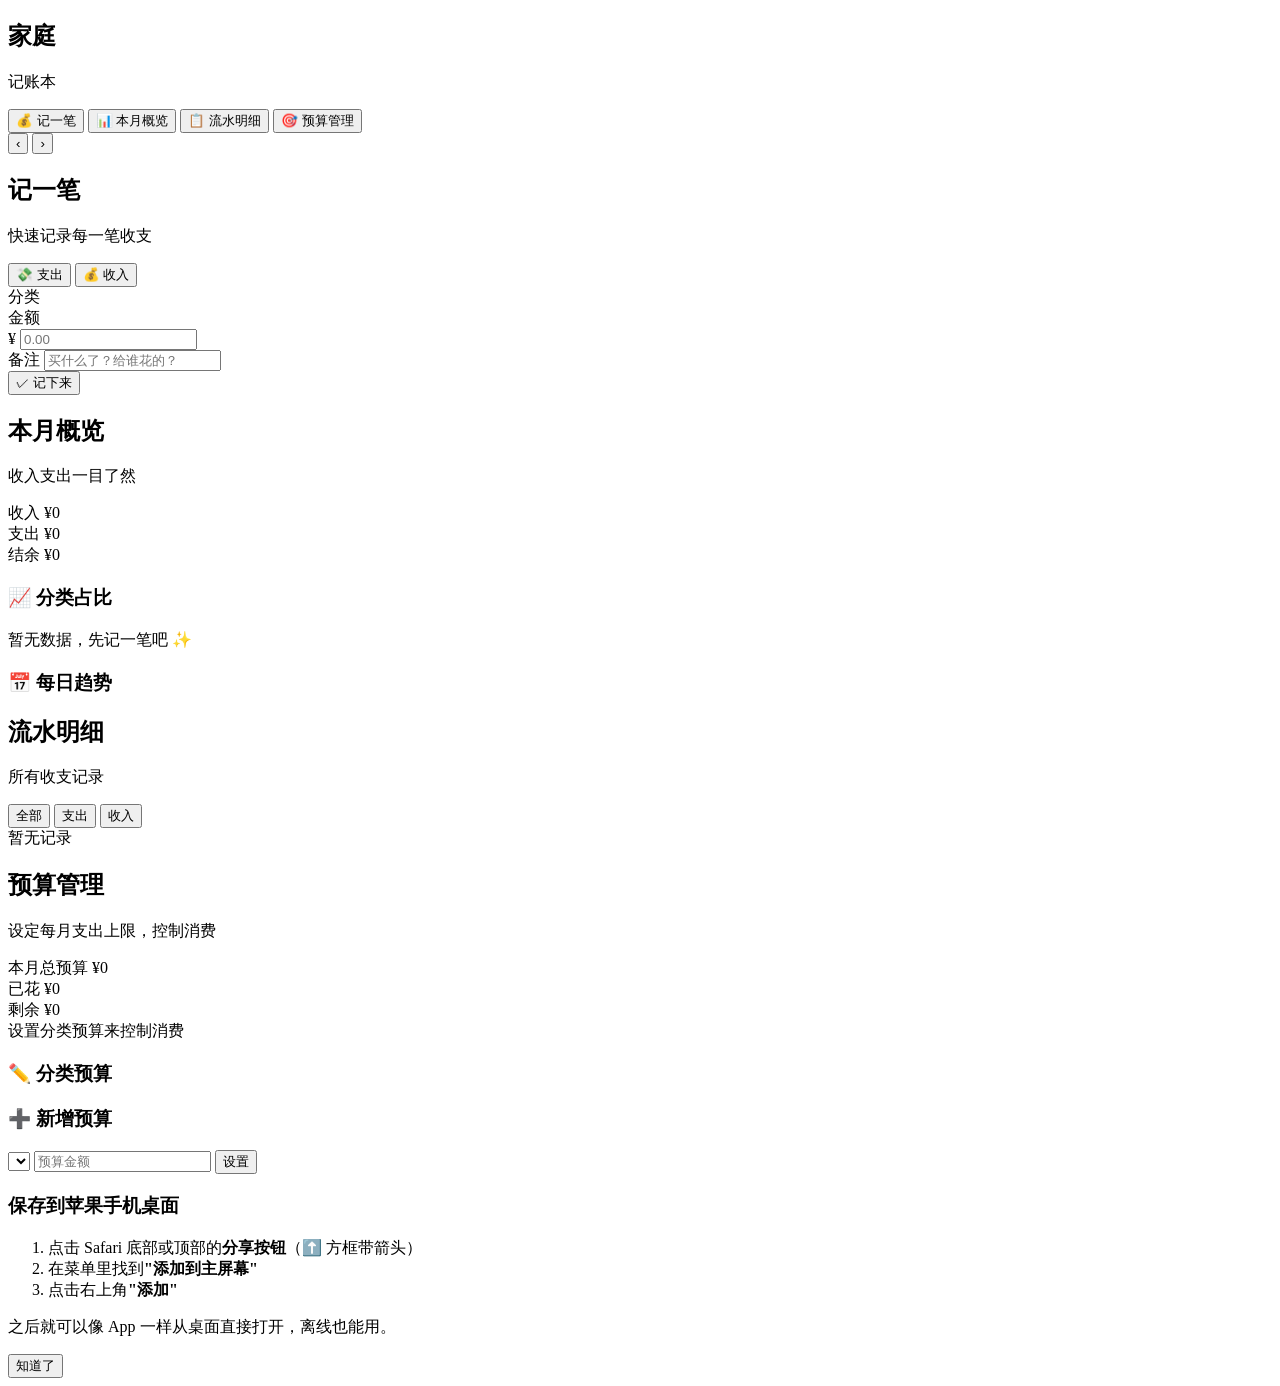
==== budget/index.html @ 35874439 "Add budget app: index.html" ====
<!DOCTYPE html>
<html lang="zh-CN">
<head>
  <meta charset="UTF-8">
  <meta name="viewport" content="width=device-width, initial-scale=1.0, maximum-scale=1.0, user-scalable=no, viewport-fit=cover">
  <meta name="apple-mobile-web-app-capable" content="yes">
  <meta name="apple-mobile-web-app-status-bar-style" content="default">
  <meta name="apple-mobile-web-app-title" content="家庭记账本">
  <meta name="theme-color" content="#E84A8A">
  <meta name="description" content="家庭记账本 - 记一笔、月度概览、流水明细、预算管理">
  <link rel="manifest" href="manifest.json">
  <link rel="apple-touch-icon" href="../icon-192.png">
  <link rel="icon" type="image/png" href="../icon-192.png">
  <title>家庭记账本</title>
  <link rel="stylesheet" href="styles.css">
</head>
<body>
  <div class="app">
    <aside class="sidebar">
      <div class="brand">
        <h1>家庭</h1>
        <p>记账本</p>
      </div>
      <nav class="nav" aria-label="主导航">
        <button class="nav-item active" data-view="add" aria-pressed="true">
          <span class="nav-icon" aria-hidden="true">💰</span>
          <span class="nav-label">记一笔</span>
        </button>
        <button class="nav-item" data-view="overview" aria-pressed="false">
          <span class="nav-icon" aria-hidden="true">📊</span>
          <span class="nav-label">本月概览</span>
        </button>
        <button class="nav-item" data-view="detail" aria-pressed="false">
          <span class="nav-icon" aria-hidden="true">📋</span>
          <span class="nav-label">流水明细</span>
        </button>
        <button class="nav-item" data-view="budget" aria-pressed="false">
          <span class="nav-icon" aria-hidden="true">🎯</span>
          <span class="nav-label">预算管理</span>
        </button>
      </nav>
    </aside>

    <main class="main">
      <header class="topbar">
        <div class="date" id="dateDisplay"></div>
        <div class="month-nav">
          <button class="month-btn" id="prevMonth" aria-label="上个月">‹</button>
          <span class="month-display" id="monthDisplay"></span>
          <button class="month-btn" id="nextMonth" aria-label="下个月">›</button>
        </div>
      </header>

      <!-- 记一笔 -->
      <section class="view active" id="addView">
        <div class="view-header">
          <h2>记一笔</h2>
          <p class="subtitle">快速记录每一笔收支</p>
        </div>

        <div class="form-card">
          <div class="type-toggle">
            <button class="type-btn active" data-type="expense">💸 支出</button>
            <button class="type-btn" data-type="income">💰 收入</button>
          </div>

          <div class="category-section">
            <label class="form-label">分类</label>
            <div class="category-grid" id="categoryGrid"></div>
          </div>

          <div class="amount-section">
            <label class="form-label">金额</label>
            <div class="amount-input-wrap">
              <span class="currency">¥</span>
              <input type="number" id="amountInput" placeholder="0.00" step="0.01" min="0" inputmode="decimal">
            </div>
          </div>

          <div class="note-section">
            <label class="form-label">备注</label>
            <input type="text" id="noteInput" placeholder="买什么了？给谁花的？" maxlength="100" autocomplete="off">
          </div>

          <button class="submit-btn" id="submitBtn">✓ 记下来</button>
        </div>
      </section>

      <!-- 本月概览 -->
      <section class="view" id="overviewView">
        <div class="view-header">
          <h2>本月概览</h2>
          <p class="subtitle">收入支出一目了然</p>
        </div>

        <div class="summary-cards">
          <div class="summary-card income">
            <span class="summary-label">收入</span>
            <span class="summary-amount" id="totalIncome">¥0</span>
          </div>
          <div class="summary-card expense">
            <span class="summary-label">支出</span>
            <span class="summary-amount" id="totalExpense">¥0</span>
          </div>
          <div class="summary-card balance">
            <span class="summary-label">结余</span>
            <span class="summary-amount" id="totalBalance">¥0</span>
          </div>
        </div>

        <div class="view-sub-header">
          <h3>📈 分类占比</h3>
        </div>
        <div class="category-stats" id="categoryStats">
          <div class="empty-state">暂无数据，先记一笔吧 ✨</div>
        </div>

        <div class="view-sub-header">
          <h3>📅 每日趋势</h3>
        </div>
        <div class="daily-chart" id="dailyChart"></div>
      </section>

      <!-- 流水明细 -->
      <section class="view" id="detailView">
        <div class="view-header">
          <h2>流水明细</h2>
          <p class="subtitle">所有收支记录</p>
        </div>

        <div class="filter-tabs" id="filterTabs">
          <button class="filter-tab active" data-filter="all">全部</button>
          <button class="filter-tab" data-filter="expense">支出</button>
          <button class="filter-tab" data-filter="income">收入</button>
        </div>

        <div class="transaction-list" id="transactionList">
          <div class="empty-state">暂无记录</div>
        </div>
      </section>

      <!-- 预算管理 -->
      <section class="view" id="budgetView">
        <div class="view-header">
          <h2>预算管理</h2>
          <p class="subtitle">设定每月支出上限，控制消费</p>
        </div>

        <div class="budget-overview" id="budgetOverview">
          <div class="budget-total-card">
            <div class="budget-total-info">
              <span class="budget-label">本月总预算</span>
              <span class="budget-amount" id="budgetTotal">¥0</span>
            </div>
            <div class="budget-total-info">
              <span class="budget-label">已花</span>
              <span class="budget-amount spent" id="budgetSpent">¥0</span>
            </div>
            <div class="budget-total-info">
              <span class="budget-label">剩余</span>
              <span class="budget-amount" id="budgetRemain">¥0</span>
            </div>
          </div>
          <div class="progress-bar">
            <div class="progress-fill" id="budgetProgress"></div>
          </div>
          <div class="budget-hint" id="budgetHint">设置分类预算来控制消费</div>
        </div>

        <div class="view-sub-header">
          <h3>✏️ 分类预算</h3>
        </div>
        <div class="budget-list" id="budgetList"></div>

        <div class="view-sub-header">
          <h3>➕ 新增预算</h3>
        </div>
        <form class="add-budget-form" id="addBudgetForm">
          <select id="budgetCategorySelect" class="budget-select"></select>
          <input type="number" id="budgetAmountInput" placeholder="预算金额" step="0.01" min="0" inputmode="decimal">
          <button type="submit">设置</button>
        </form>
      </section>
    </main>
  </div>

  <div class="toast" id="toast" role="status" aria-live="polite"></div>

  <div class="modal" id="installModal" aria-hidden="true">
    <div class="modal-backdrop"></div>
    <div class="modal-content">
      <h3>保存到苹果手机桌面</h3>
      <ol>
        <li>点击 Safari 底部或顶部的<strong>分享按钮</strong>（⬆️ 方框带箭头）</li>
        <li>在菜单里找到<strong>"添加到主屏幕"</strong></li>
        <li>点击右上角<strong>"添加"</strong></li>
      </ol>
      <p>之后就可以像 App 一样从桌面直接打开，离线也能用。</p>
      <button class="modal-close" id="closeInstallModal">知道了</button>
    </div>
  </div>

  <script src="app.js"></script>
</body>
</html>
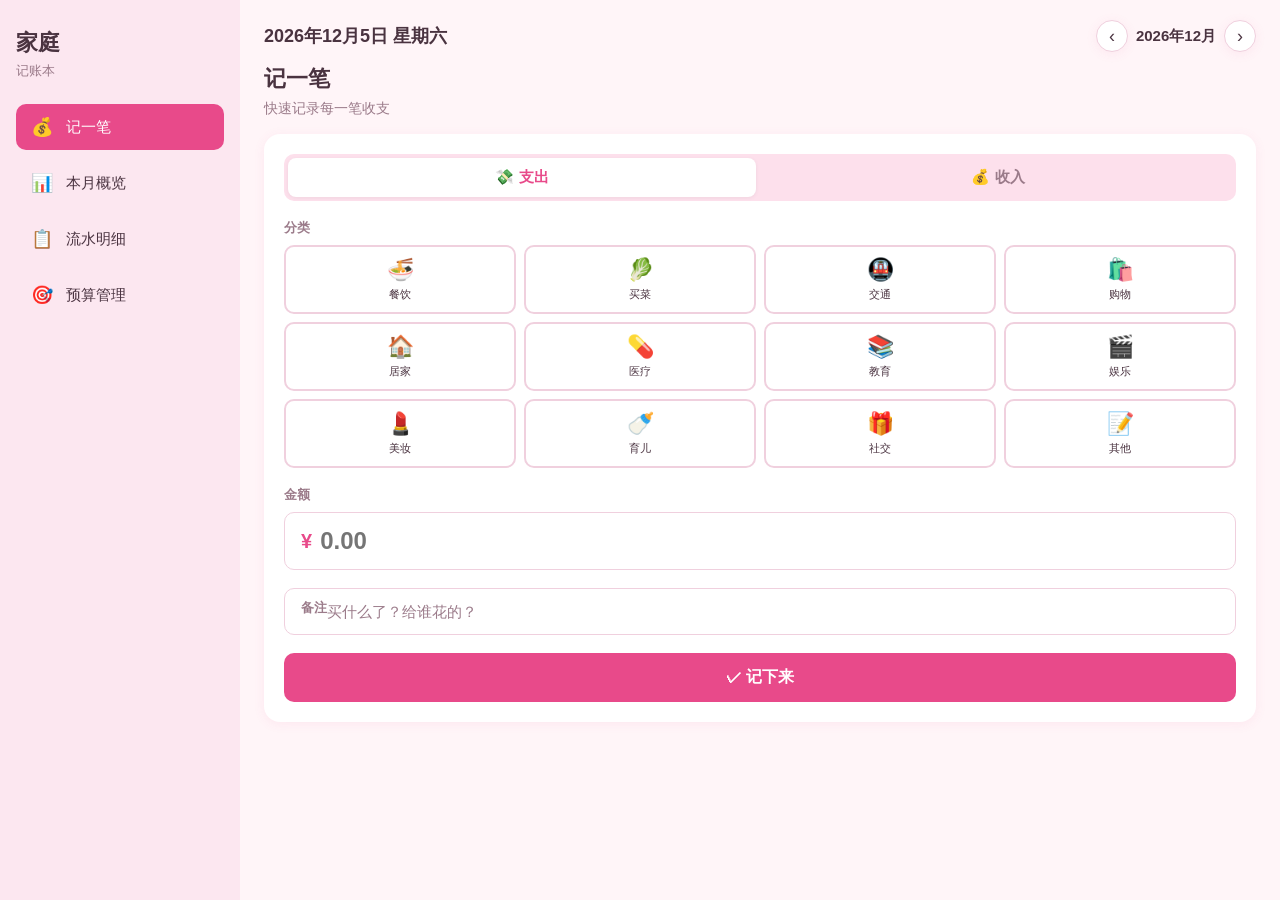
==== commit f24c1ad3: "Add budget app: index.html" ====
--- a/budget/index.html
+++ b/budget/index.html
@@ -6,7 +6,7 @@
   <meta name="apple-mobile-web-app-capable" content="yes">
   <meta name="apple-mobile-web-app-status-bar-style" content="default">
   <meta name="apple-mobile-web-app-title" content="家庭记账本">
-  <meta name="theme-color" content="#E84A8A">
+  <meta name="theme-color" content="#4A90D9">
   <meta name="description" content="家庭记账本 - 记一笔、月度概览、流水明细、预算管理">
   <link rel="manifest" href="manifest.json">
   <link rel="apple-touch-icon" href="../icon-192.png">
--- a/budget/styles.css
+++ b/budget/styles.css
@@ -0,0 +1,1020 @@
+:root {
+  --bg: #FFF5F8;
+  --sidebar-bg: #FCE7F0;
+  --primary: #E84A8A;
+  --primary-dark: #D63B7A;
+  --primary-light: #FDE0EC;
+  --text: #4A3340;
+  --text-secondary: #9B7B8A;
+  --card-bg: #FFFFFF;
+  --border: #F0D0DE;
+  --shadow: 0 2px 12px rgba(232, 74, 138, 0.08);
+  --radius: 16px;
+  --radius-sm: 10px;
+  --safe-top: env(safe-area-inset-top, 0px);
+  --safe-bottom: env(safe-area-inset-bottom, 0px);
+  --green: #4CAF50;
+  --green-light: #E8F5E9;
+  --red: #f56565;
+  --red-light: #FFF0F0;
+  --orange: #FF9800;
+  --orange-light: #FFF3E0;
+}
+
+* {
+  box-sizing: border-box;
+  -webkit-tap-highlight-color: transparent;
+}
+
+html, body {
+  margin: 0;
+  padding: 0;
+  height: 100%;
+  font-family: -apple-system, BlinkMacSystemFont, "Segoe UI", Roboto, "Helvetica Neue", Arial, sans-serif;
+  background: var(--bg);
+  color: var(--text);
+  overflow: hidden;
+}
+
+.app {
+  display: flex;
+  width: 100vw;
+  height: 100vh;
+  height: 100dvh;
+}
+
+/* 侧边栏 */
+.sidebar {
+  width: 240px;
+  min-width: 240px;
+  background: var(--sidebar-bg);
+  padding: 28px 16px;
+  display: flex;
+  flex-direction: column;
+  gap: 24px;
+  overflow-y: auto;
+}
+
+.brand h1 {
+  margin: 0;
+  font-size: 22px;
+  font-weight: 700;
+  color: var(--text);
+}
+
+.brand p {
+  margin: 4px 0 0;
+  font-size: 13px;
+  color: var(--text-secondary);
+}
+
+.nav {
+  display: flex;
+  flex-direction: column;
+  gap: 10px;
+}
+
+.nav-item {
+  display: flex;
+  align-items: center;
+  gap: 12px;
+  width: 100%;
+  padding: 12px 14px;
+  border: none;
+  border-radius: var(--radius-sm);
+  background: transparent;
+  color: var(--text);
+  font-size: 15px;
+  text-align: left;
+  cursor: pointer;
+  transition: background 0.2s, color 0.2s, transform 0.1s;
+}
+
+.nav-item:active {
+  transform: scale(0.98);
+}
+
+.nav-item.active,
+.nav-item.active:hover {
+  background: var(--primary);
+  color: #fff;
+}
+
+.nav-item:hover {
+  background: rgba(232, 74, 138, 0.08);
+}
+
+.nav-icon {
+  font-size: 18px;
+  width: 24px;
+  text-align: center;
+  flex-shrink: 0;
+}
+
+.nav-label {
+  line-height: 1.3;
+}
+
+/* 主内容区 */
+.main {
+  flex: 1;
+  display: flex;
+  flex-direction: column;
+  min-width: 0;
+  background: var(--bg);
+}
+
+.topbar {
+  display: flex;
+  justify-content: space-between;
+  align-items: center;
+  padding: 20px 24px 12px;
+  flex-shrink: 0;
+}
+
+.date {
+  font-size: 18px;
+  font-weight: 600;
+  color: var(--text);
+}
+
+.month-nav {
+  display: flex;
+  align-items: center;
+  gap: 8px;
+}
+
+.month-btn {
+  width: 32px;
+  height: 32px;
+  border: 1px solid var(--border);
+  border-radius: 50%;
+  background: var(--card-bg);
+  color: var(--text);
+  font-size: 18px;
+  cursor: pointer;
+  display: flex;
+  align-items: center;
+  justify-content: center;
+  box-shadow: var(--shadow);
+  transition: transform 0.1s;
+}
+
+.month-btn:active {
+  transform: scale(0.92);
+}
+
+.month-display {
+  font-size: 15px;
+  font-weight: 600;
+  color: var(--text);
+  min-width: 80px;
+  text-align: center;
+}
+
+.view {
+  display: none;
+  flex: 1;
+  flex-direction: column;
+  padding: 0 24px 24px;
+  overflow-y: auto;
+}
+
+.view.active {
+  display: flex;
+}
+
+.view-header {
+  margin-bottom: 16px;
+  flex-shrink: 0;
+}
+
+.view-header h2 {
+  margin: 0 0 6px;
+  font-size: 22px;
+  font-weight: 700;
+}
+
+.subtitle {
+  margin: 0;
+  font-size: 14px;
+  color: var(--text-secondary);
+}
+
+.view-sub-header {
+  margin: 16px 0 10px;
+  flex-shrink: 0;
+}
+
+.view-sub-header h3 {
+  margin: 0;
+  font-size: 16px;
+  font-weight: 600;
+  color: var(--text);
+}
+
+/* 记一笔 - 表单卡片 */
+.form-card {
+  background: var(--card-bg);
+  border-radius: var(--radius);
+  padding: 20px;
+  box-shadow: var(--shadow);
+  display: flex;
+  flex-direction: column;
+  gap: 18px;
+  flex-shrink: 0;
+}
+
+.type-toggle {
+  display: flex;
+  gap: 8px;
+  padding: 4px;
+  background: var(--primary-light);
+  border-radius: var(--radius-sm);
+}
+
+.type-btn {
+  flex: 1;
+  padding: 10px;
+  border: none;
+  border-radius: 8px;
+  background: transparent;
+  color: var(--text-secondary);
+  font-size: 15px;
+  font-weight: 600;
+  cursor: pointer;
+  transition: all 0.2s;
+}
+
+.type-btn.active {
+  background: var(--card-bg);
+  color: var(--primary);
+  box-shadow: 0 1px 4px rgba(0, 0, 0, 0.06);
+}
+
+.form-label {
+  display: block;
+  font-size: 13px;
+  font-weight: 600;
+  color: var(--text-secondary);
+  margin-bottom: 8px;
+}
+
+.category-grid {
+  display: grid;
+  grid-template-columns: repeat(4, 1fr);
+  gap: 8px;
+}
+
+.category-item {
+  display: flex;
+  flex-direction: column;
+  align-items: center;
+  gap: 4px;
+  padding: 10px 4px;
+  border: 2px solid var(--border);
+  border-radius: var(--radius-sm);
+  background: var(--card-bg);
+  cursor: pointer;
+  transition: all 0.15s;
+}
+
+.category-item:active {
+  transform: scale(0.95);
+}
+
+.category-item.active {
+  border-color: var(--primary);
+  background: var(--primary-light);
+}
+
+.category-icon {
+  font-size: 22px;
+}
+
+.category-name {
+  font-size: 11px;
+  color: var(--text);
+}
+
+.amount-input-wrap {
+  display: flex;
+  align-items: center;
+  gap: 8px;
+  padding: 0 16px;
+  border: 1px solid var(--border);
+  border-radius: var(--radius-sm);
+  background: var(--card-bg);
+  transition: border-color 0.2s, box-shadow 0.2s;
+}
+
+.amount-input-wrap:focus-within {
+  border-color: var(--primary);
+  box-shadow: 0 0 0 3px var(--primary-light);
+}
+
+.currency {
+  font-size: 20px;
+  font-weight: 700;
+  color: var(--primary);
+}
+
+.amount-input-wrap input,
+.note-section input {
+  flex: 1;
+  border: none;
+  outline: none;
+  background: transparent;
+  font-size: 24px;
+  font-weight: 700;
+  color: var(--text);
+  padding: 14px 0;
+  width: 100%;
+}
+
+.note-section input {
+  font-size: 15px;
+  font-weight: normal;
+}
+
+.note-section input::placeholder {
+  color: var(--text-secondary);
+  font-weight: normal;
+}
+
+.note-section {
+  display: flex;
+  align-items: center;
+  padding: 0 16px;
+  border: 1px solid var(--border);
+  border-radius: var(--radius-sm);
+  background: var(--card-bg);
+  transition: border-color 0.2s, box-shadow 0.2s;
+}
+
+.note-section:focus-within {
+  border-color: var(--primary);
+  box-shadow: 0 0 0 3px var(--primary-light);
+}
+
+.submit-btn {
+  padding: 14px;
+  border: none;
+  border-radius: var(--radius-sm);
+  background: var(--primary);
+  color: #fff;
+  font-size: 16px;
+  font-weight: 600;
+  cursor: pointer;
+  transition: background 0.2s, transform 0.1s;
+}
+
+.submit-btn:hover {
+  background: var(--primary-dark);
+}
+
+.submit-btn:active {
+  transform: scale(0.98);
+}
+
+/* 概览 - 汇总卡片 */
+.summary-cards {
+  display: grid;
+  grid-template-columns: repeat(3, 1fr);
+  gap: 10px;
+  margin-bottom: 20px;
+  flex-shrink: 0;
+}
+
+.summary-card {
+  background: var(--card-bg);
+  border-radius: var(--radius-sm);
+  padding: 14px 10px;
+  box-shadow: var(--shadow);
+  display: flex;
+  flex-direction: column;
+  align-items: center;
+  gap: 6px;
+}
+
+.summary-label {
+  font-size: 12px;
+  color: var(--text-secondary);
+}
+
+.summary-amount {
+  font-size: 17px;
+  font-weight: 700;
+}
+
+.summary-card.income .summary-amount {
+  color: var(--green);
+}
+
+.summary-card.expense .summary-amount {
+  color: var(--red);
+}
+
+.summary-card.balance .summary-amount {
+  color: var(--primary);
+}
+
+/* 分类统计条 */
+.category-stats {
+  display: flex;
+  flex-direction: column;
+  gap: 10px;
+  flex-shrink: 0;
+}
+
+.cat-stat-item {
+  background: var(--card-bg);
+  border-radius: var(--radius-sm);
+  padding: 12px 14px;
+  box-shadow: var(--shadow);
+}
+
+.cat-stat-header {
+  display: flex;
+  justify-content: space-between;
+  align-items: center;
+  margin-bottom: 6px;
+}
+
+.cat-stat-name {
+  font-size: 14px;
+  font-weight: 600;
+}
+
+.cat-stat-amount {
+  font-size: 14px;
+  font-weight: 700;
+  color: var(--red);
+}
+
+.cat-stat-bar {
+  height: 6px;
+  background: var(--primary-light);
+  border-radius: 999px;
+  overflow: hidden;
+}
+
+.cat-stat-fill {
+  height: 100%;
+  border-radius: 999px;
+  transition: width 0.4s ease;
+}
+
+/* 每日趋势 */
+.daily-chart {
+  display: flex;
+  align-items: flex-end;
+  gap: 3px;
+  height: 120px;
+  padding: 12px;
+  background: var(--card-bg);
+  border-radius: var(--radius);
+  box-shadow: var(--shadow);
+  overflow-x: auto;
+  flex-shrink: 0;
+}
+
+.daily-bar-wrap {
+  flex: 1;
+  min-width: 16px;
+  display: flex;
+  flex-direction: column;
+  align-items: center;
+  gap: 4px;
+  height: 100%;
+  justify-content: flex-end;
+}
+
+.daily-bar {
+  width: 100%;
+  max-width: 20px;
+  border-radius: 4px 4px 0 0;
+  background: var(--primary);
+  min-height: 2px;
+  transition: height 0.3s ease;
+}
+
+.daily-bar.today {
+  background: var(--primary-dark);
+}
+
+.daily-bar-label {
+  font-size: 9px;
+  color: var(--text-secondary);
+}
+
+/* 筛选标签 */
+.filter-tabs {
+  display: flex;
+  gap: 6px;
+  margin-bottom: 14px;
+  flex-shrink: 0;
+}
+
+.filter-tab {
+  padding: 6px 16px;
+  border: none;
+  border-radius: 999px;
+  background: var(--primary-light);
+  color: var(--text-secondary);
+  font-size: 13px;
+  cursor: pointer;
+  transition: all 0.2s;
+}
+
+.filter-tab.active {
+  background: var(--primary);
+  color: #fff;
+  font-weight: 600;
+}
+
+/* 流水明细 */
+.transaction-list {
+  display: flex;
+  flex-direction: column;
+  gap: 8px;
+  flex: 1;
+  overflow-y: auto;
+}
+
+.tx-group {
+  display: flex;
+  flex-direction: column;
+  gap: 6px;
+}
+
+.tx-date-header {
+  font-size: 12px;
+  color: var(--text-secondary);
+  padding: 4px 4px 2px;
+}
+
+.tx-item {
+  display: flex;
+  align-items: center;
+  gap: 12px;
+  background: var(--card-bg);
+  border-radius: var(--radius-sm);
+  padding: 12px 14px;
+  box-shadow: var(--shadow);
+  animation: slideIn 0.25s ease;
+}
+
+@keyframes slideIn {
+  from { opacity: 0; transform: translateY(8px); }
+  to { opacity: 1; transform: translateY(0); }
+}
+
+.tx-icon {
+  width: 40px;
+  height: 40px;
+  border-radius: 50%;
+  display: flex;
+  align-items: center;
+  justify-content: center;
+  font-size: 20px;
+  flex-shrink: 0;
+  background: var(--primary-light);
+}
+
+.tx-info {
+  flex: 1;
+  min-width: 0;
+}
+
+.tx-category {
+  font-size: 15px;
+  font-weight: 600;
+  color: var(--text);
+}
+
+.tx-note {
+  font-size: 12px;
+  color: var(--text-secondary);
+  white-space: nowrap;
+  overflow: hidden;
+  text-overflow: ellipsis;
+}
+
+.tx-amount {
+  font-size: 16px;
+  font-weight: 700;
+  flex-shrink: 0;
+}
+
+.tx-amount.expense {
+  color: var(--red);
+}
+
+.tx-amount.income {
+  color: var(--green);
+}
+
+.tx-delete {
+  width: 28px;
+  height: 28px;
+  border: none;
+  border-radius: 50%;
+  background: transparent;
+  color: var(--text-secondary);
+  cursor: pointer;
+  font-size: 18px;
+  display: flex;
+  align-items: center;
+  justify-content: center;
+  transition: background 0.2s, color 0.2s;
+  flex-shrink: 0;
+}
+
+.tx-delete:hover {
+  background: var(--red-light);
+  color: var(--red);
+}
+
+/* 预算管理 */
+.budget-overview {
+  background: var(--card-bg);
+  border-radius: var(--radius);
+  padding: 18px;
+  box-shadow: var(--shadow);
+  margin-bottom: 16px;
+  flex-shrink: 0;
+}
+
+.budget-total-card {
+  display: grid;
+  grid-template-columns: repeat(3, 1fr);
+  gap: 8px;
+  margin-bottom: 12px;
+}
+
+.budget-total-info {
+  display: flex;
+  flex-direction: column;
+  align-items: center;
+  gap: 4px;
+}
+
+.budget-label {
+  font-size: 12px;
+  color: var(--text-secondary);
+}
+
+.budget-amount {
+  font-size: 18px;
+  font-weight: 700;
+}
+
+.budget-amount.spent {
+  color: var(--red);
+}
+
+.budget-overview .progress-bar {
+  height: 8px;
+  background: var(--primary-light);
+  border-radius: 999px;
+  overflow: hidden;
+  margin-bottom: 8px;
+}
+
+.budget-overview .progress-fill {
+  height: 100%;
+  background: var(--primary);
+  border-radius: 999px;
+  width: 0%;
+  transition: width 0.4s ease;
+}
+
+.budget-overview .progress-fill.over {
+  background: var(--red);
+}
+
+.budget-hint {
+  font-size: 13px;
+  color: var(--text-secondary);
+  text-align: center;
+}
+
+.budget-list {
+  display: flex;
+  flex-direction: column;
+  gap: 10px;
+  flex-shrink: 0;
+}
+
+.budget-item {
+  background: var(--card-bg);
+  border-radius: var(--radius-sm);
+  padding: 12px 14px;
+  box-shadow: var(--shadow);
+}
+
+.budget-item-header {
+  display: flex;
+  justify-content: space-between;
+  align-items: center;
+  margin-bottom: 6px;
+}
+
+.budget-item-name {
+  font-size: 14px;
+  font-weight: 600;
+  display: flex;
+  align-items: center;
+  gap: 6px;
+}
+
+.budget-item-amounts {
+  font-size: 13px;
+  font-weight: 600;
+}
+
+.budget-item-amounts .spent {
+  color: var(--red);
+}
+
+.budget-item .budget-item-bar {
+  height: 6px;
+  background: var(--primary-light);
+  border-radius: 999px;
+  overflow: hidden;
+}
+
+.budget-item .budget-item-fill {
+  height: 100%;
+  border-radius: 999px;
+  transition: width 0.4s ease;
+}
+
+.add-budget-form {
+  display: flex;
+  gap: 8px;
+  flex-shrink: 0;
+  padding-bottom: var(--safe-bottom);
+}
+
+.budget-select {
+  flex: 1;
+  padding: 12px 14px;
+  border: 1px solid var(--border);
+  border-radius: var(--radius-sm);
+  font-size: 14px;
+  background: var(--card-bg);
+  color: var(--text);
+  outline: none;
+  cursor: pointer;
+}
+
+.budget-select:focus {
+  border-color: var(--primary);
+  box-shadow: 0 0 0 3px var(--primary-light);
+}
+
+.add-budget-form input {
+  flex: 1;
+  padding: 12px 14px;
+  border: 1px solid var(--border);
+  border-radius: var(--radius-sm);
+  font-size: 14px;
+  background: var(--card-bg);
+  color: var(--text);
+  outline: none;
+  transition: border-color 0.2s, box-shadow 0.2s;
+}
+
+.add-budget-form input:focus {
+  border-color: var(--primary);
+  box-shadow: 0 0 0 3px var(--primary-light);
+}
+
+.add-budget-form button {
+  padding: 12px 20px;
+  border: none;
+  border-radius: var(--radius-sm);
+  background: var(--primary);
+  color: #fff;
+  font-size: 14px;
+  font-weight: 600;
+  cursor: pointer;
+  transition: background 0.2s, transform 0.1s;
+}
+
+.add-budget-form button:active {
+  transform: scale(0.96);
+}
+
+/* 空状态 */
+.empty-state {
+  text-align: center;
+  color: var(--text-secondary);
+  padding: 32px 0;
+  font-size: 14px;
+}
+
+/* 提示 */
+.toast {
+  position: fixed;
+  left: 50%;
+  bottom: 28px;
+  transform: translateX(-50%) translateY(20px);
+  background: rgba(46, 46, 46, 0.92);
+  color: #fff;
+  padding: 10px 18px;
+  border-radius: 999px;
+  font-size: 14px;
+  opacity: 0;
+  pointer-events: none;
+  transition: opacity 0.25s, transform 0.25s;
+  z-index: 100;
+}
+
+.toast.show {
+  opacity: 1;
+  transform: translateX(-50%) translateY(0);
+}
+
+/* 弹窗 */
+.modal {
+  position: fixed;
+  inset: 0;
+  display: none;
+  align-items: center;
+  justify-content: center;
+  z-index: 200;
+  padding: 20px;
+}
+
+.modal.show {
+  display: flex;
+}
+
+.modal-backdrop {
+  position: absolute;
+  inset: 0;
+  background: rgba(0, 0, 0, 0.35);
+}
+
+.modal-content {
+  position: relative;
+  background: var(--card-bg);
+  border-radius: var(--radius);
+  padding: 24px;
+  max-width: 360px;
+  width: 100%;
+  box-shadow: 0 8px 30px rgba(0, 0, 0, 0.2);
+  animation: popIn 0.2s ease;
+}
+
+@keyframes popIn {
+  from { opacity: 0; transform: scale(0.95); }
+  to { opacity: 1; transform: scale(1); }
+}
+
+.modal-content h3 {
+  margin: 0 0 14px;
+  font-size: 18px;
+}
+
+.modal-content ol {
+  margin: 0 0 12px;
+  padding-left: 20px;
+  line-height: 1.7;
+  font-size: 14px;
+}
+
+.modal-content p {
+  margin: 0 0 18px;
+  font-size: 13px;
+  color: var(--text-secondary);
+}
+
+.modal-close {
+  width: 100%;
+  padding: 12px;
+  border: none;
+  border-radius: var(--radius-sm);
+  background: var(--primary);
+  color: #fff;
+  font-size: 15px;
+  cursor: pointer;
+}
+
+/* 移动端适配 */
+@media (max-width: 720px) {
+  .app {
+    flex-direction: row;
+  }
+
+  .sidebar {
+    width: 72px;
+    min-width: 72px;
+    flex-direction: column;
+    align-items: stretch;
+    padding: 16px 8px;
+    gap: 16px;
+    overflow-y: auto;
+    overflow-x: hidden;
+  }
+
+  .brand h1 {
+    font-size: 15px;
+    text-align: center;
+  }
+
+  .brand p {
+    font-size: 11px;
+    text-align: center;
+  }
+
+  .nav {
+    flex-direction: column;
+    gap: 8px;
+  }
+
+  .nav-item {
+    width: 100%;
+    flex-direction: column;
+    gap: 4px;
+    padding: 10px 4px;
+    font-size: 11px;
+    text-align: center;
+    white-space: normal;
+    word-break: break-word;
+    line-height: 1.3;
+  }
+
+  .nav-icon {
+    font-size: 20px;
+  }
+
+  .nav-label {
+    white-space: normal;
+    font-size: 10px;
+  }
+
+  .topbar {
+    padding: 14px 16px 8px;
+  }
+
+  .date {
+    font-size: 14px;
+  }
+
+  .month-display {
+    font-size: 13px;
+    min-width: 64px;
+  }
+
+  .view {
+    padding: 0 16px 16px;
+  }
+
+  .view-header h2 {
+    font-size: 18px;
+  }
+
+  .summary-cards {
+    grid-template-columns: repeat(3, 1fr);
+    gap: 6px;
+  }
+
+  .summary-amount {
+    font-size: 14px;
+  }
+
+  .category-grid {
+    grid-template-columns: repeat(4, 1fr);
+  }
+}
+
+@media (min-width: 721px) and (max-width: 900px) {
+  .sidebar {
+    width: 200px;
+    min-width: 200px;
+  }
+}
+
+/* 滚动条美化 */
+::-webkit-scrollbar {
+  width: 6px;
+  height: 6px;
+}
+
+::-webkit-scrollbar-thumb {
+  background: var(--border);
+  border-radius: 999px;
+}
+
+::-webkit-scrollbar-track {
+  background: transparent;
+}
+
+/* iOS 安全区 */
+.safe-bottom {
+  padding-bottom: var(--safe-bottom);
+}
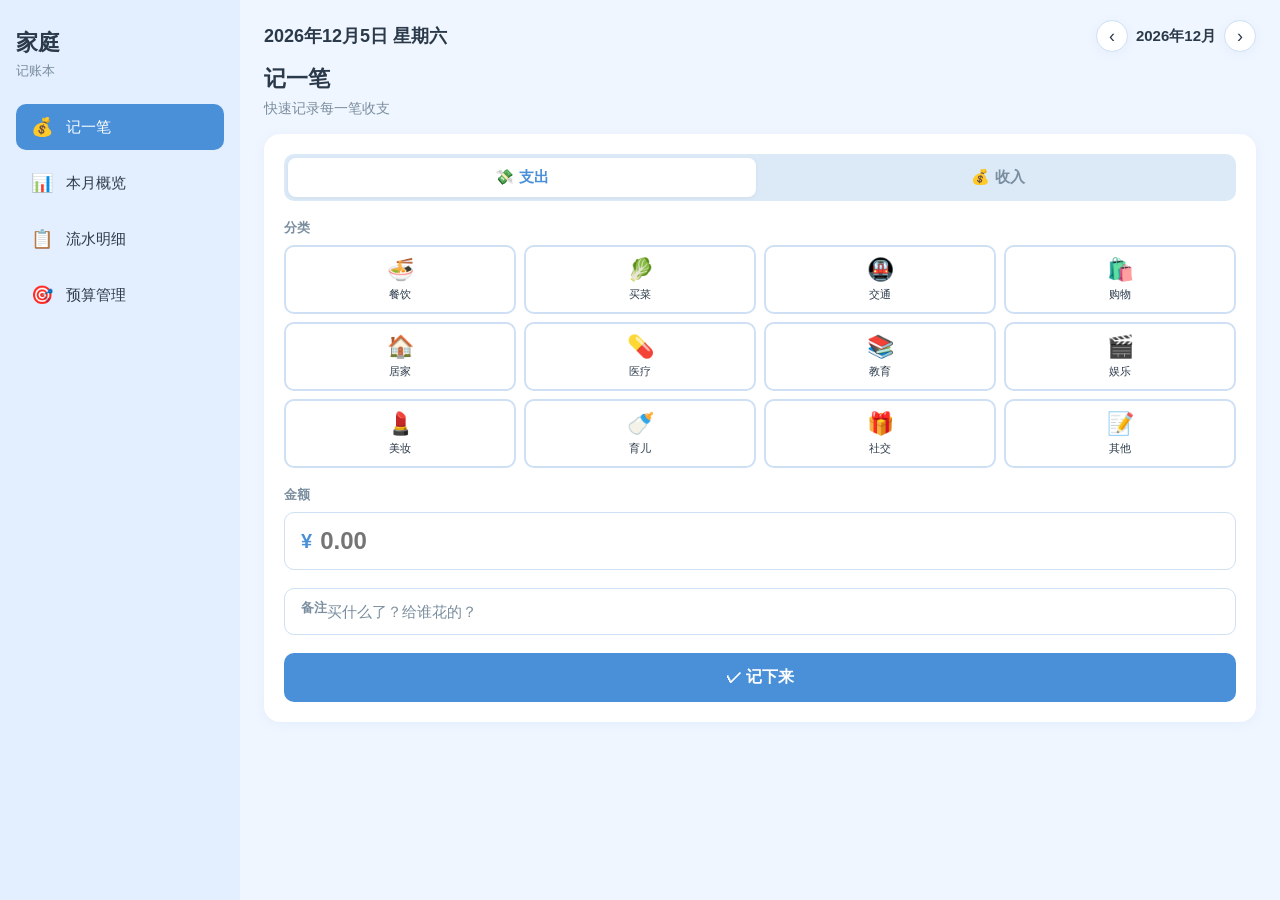
==== commit 61f3a604: "Update icons and cache: budget/index.html" ====
--- a/budget/index.html
+++ b/budget/index.html
@@ -9,8 +9,8 @@
   <meta name="theme-color" content="#4A90D9">
   <meta name="description" content="家庭记账本 - 记一笔、月度概览、流水明细、预算管理">
   <link rel="manifest" href="manifest.json">
-  <link rel="apple-touch-icon" href="../icon-192.png">
-  <link rel="icon" type="image/png" href="../icon-192.png">
+  <link rel="apple-touch-icon" href="icon-192.png">
+  <link rel="icon" type="image/png" href="icon-192.png">
   <title>家庭记账本</title>
   <link rel="stylesheet" href="styles.css">
 </head>
--- a/budget/styles.css
+++ b/budget/styles.css
@@ -1,14 +1,14 @@
 :root {
-  --bg: #FFF5F8;
-  --sidebar-bg: #FCE7F0;
-  --primary: #E84A8A;
-  --primary-dark: #D63B7A;
-  --primary-light: #FDE0EC;
-  --text: #4A3340;
-  --text-secondary: #9B7B8A;
+  --bg: #F0F6FF;
+  --sidebar-bg: #E3EEFE;
+  --primary: #4A90D9;
+  --primary-dark: #3A7BC8;
+  --primary-light: #DCEAF8;
+  --text: #2B3A4A;
+  --text-secondary: #7A8E9F;
   --card-bg: #FFFFFF;
-  --border: #F0D0DE;
-  --shadow: 0 2px 12px rgba(232, 74, 138, 0.08);
+  --border: #CFE0F5;
+  --shadow: 0 2px 12px rgba(74, 144, 217, 0.08);
   --radius: 16px;
   --radius-sm: 10px;
   --safe-top: env(safe-area-inset-top, 0px);
@@ -101,7 +101,7 @@
 }
 
 .nav-item:hover {
-  background: rgba(232, 74, 138, 0.08);
+  background: rgba(74, 144, 217, 0.08);
 }
 
 .nav-icon {
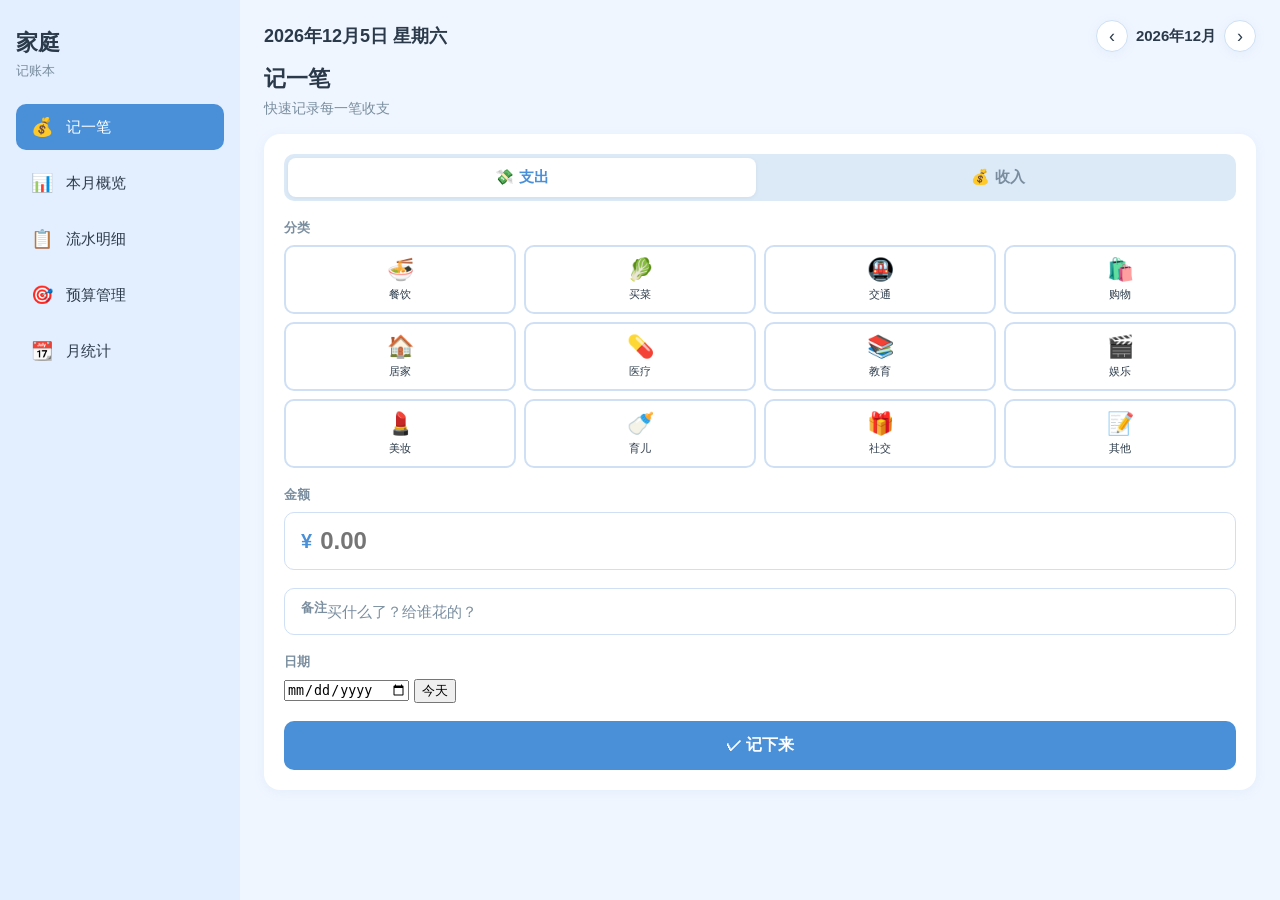
==== commit 4ba0a5c2: "update budget/index.html" ====
--- a/budget/index.html
+++ b/budget/index.html
@@ -1,205 +1,255 @@
-<!DOCTYPE html>
-<html lang="zh-CN">
-<head>
-  <meta charset="UTF-8">
-  <meta name="viewport" content="width=device-width, initial-scale=1.0, maximum-scale=1.0, user-scalable=no, viewport-fit=cover">
-  <meta name="apple-mobile-web-app-capable" content="yes">
-  <meta name="apple-mobile-web-app-status-bar-style" content="default">
-  <meta name="apple-mobile-web-app-title" content="家庭记账本">
-  <meta name="theme-color" content="#4A90D9">
-  <meta name="description" content="家庭记账本 - 记一笔、月度概览、流水明细、预算管理">
-  <link rel="manifest" href="manifest.json">
-  <link rel="apple-touch-icon" href="icon-192.png">
-  <link rel="icon" type="image/png" href="icon-192.png">
-  <title>家庭记账本</title>
-  <link rel="stylesheet" href="styles.css">
-</head>
-<body>
-  <div class="app">
-    <aside class="sidebar">
-      <div class="brand">
-        <h1>家庭</h1>
-        <p>记账本</p>
-      </div>
-      <nav class="nav" aria-label="主导航">
-        <button class="nav-item active" data-view="add" aria-pressed="true">
-          <span class="nav-icon" aria-hidden="true">💰</span>
-          <span class="nav-label">记一笔</span>
-        </button>
-        <button class="nav-item" data-view="overview" aria-pressed="false">
-          <span class="nav-icon" aria-hidden="true">📊</span>
-          <span class="nav-label">本月概览</span>
-        </button>
-        <button class="nav-item" data-view="detail" aria-pressed="false">
-          <span class="nav-icon" aria-hidden="true">📋</span>
-          <span class="nav-label">流水明细</span>
-        </button>
-        <button class="nav-item" data-view="budget" aria-pressed="false">
-          <span class="nav-icon" aria-hidden="true">🎯</span>
-          <span class="nav-label">预算管理</span>
-        </button>
-      </nav>
-    </aside>
-
-    <main class="main">
-      <header class="topbar">
-        <div class="date" id="dateDisplay"></div>
-        <div class="month-nav">
-          <button class="month-btn" id="prevMonth" aria-label="上个月">‹</button>
-          <span class="month-display" id="monthDisplay"></span>
-          <button class="month-btn" id="nextMonth" aria-label="下个月">›</button>
-        </div>
-      </header>
-
-      <!-- 记一笔 -->
-      <section class="view active" id="addView">
-        <div class="view-header">
-          <h2>记一笔</h2>
-          <p class="subtitle">快速记录每一笔收支</p>
-        </div>
-
-        <div class="form-card">
-          <div class="type-toggle">
-            <button class="type-btn active" data-type="expense">💸 支出</button>
-            <button class="type-btn" data-type="income">💰 收入</button>
-          </div>
-
-          <div class="category-section">
-            <label class="form-label">分类</label>
-            <div class="category-grid" id="categoryGrid"></div>
-          </div>
-
-          <div class="amount-section">
-            <label class="form-label">金额</label>
-            <div class="amount-input-wrap">
-              <span class="currency">¥</span>
-              <input type="number" id="amountInput" placeholder="0.00" step="0.01" min="0" inputmode="decimal">
-            </div>
-          </div>
-
-          <div class="note-section">
-            <label class="form-label">备注</label>
-            <input type="text" id="noteInput" placeholder="买什么了？给谁花的？" maxlength="100" autocomplete="off">
-          </div>
-
-          <button class="submit-btn" id="submitBtn">✓ 记下来</button>
-        </div>
-      </section>
-
-      <!-- 本月概览 -->
-      <section class="view" id="overviewView">
-        <div class="view-header">
-          <h2>本月概览</h2>
-          <p class="subtitle">收入支出一目了然</p>
-        </div>
-
-        <div class="summary-cards">
-          <div class="summary-card income">
-            <span class="summary-label">收入</span>
-            <span class="summary-amount" id="totalIncome">¥0</span>
-          </div>
-          <div class="summary-card expense">
-            <span class="summary-label">支出</span>
-            <span class="summary-amount" id="totalExpense">¥0</span>
-          </div>
-          <div class="summary-card balance">
-            <span class="summary-label">结余</span>
-            <span class="summary-amount" id="totalBalance">¥0</span>
-          </div>
-        </div>
-
-        <div class="view-sub-header">
-          <h3>📈 分类占比</h3>
-        </div>
-        <div class="category-stats" id="categoryStats">
-          <div class="empty-state">暂无数据，先记一笔吧 ✨</div>
-        </div>
-
-        <div class="view-sub-header">
-          <h3>📅 每日趋势</h3>
-        </div>
-        <div class="daily-chart" id="dailyChart"></div>
-      </section>
-
-      <!-- 流水明细 -->
-      <section class="view" id="detailView">
-        <div class="view-header">
-          <h2>流水明细</h2>
-          <p class="subtitle">所有收支记录</p>
-        </div>
-
-        <div class="filter-tabs" id="filterTabs">
-          <button class="filter-tab active" data-filter="all">全部</button>
-          <button class="filter-tab" data-filter="expense">支出</button>
-          <button class="filter-tab" data-filter="income">收入</button>
-        </div>
-
-        <div class="transaction-list" id="transactionList">
-          <div class="empty-state">暂无记录</div>
-        </div>
-      </section>
-
-      <!-- 预算管理 -->
-      <section class="view" id="budgetView">
-        <div class="view-header">
-          <h2>预算管理</h2>
-          <p class="subtitle">设定每月支出上限，控制消费</p>
-        </div>
-
-        <div class="budget-overview" id="budgetOverview">
-          <div class="budget-total-card">
-            <div class="budget-total-info">
-              <span class="budget-label">本月总预算</span>
-              <span class="budget-amount" id="budgetTotal">¥0</span>
-            </div>
-            <div class="budget-total-info">
-              <span class="budget-label">已花</span>
-              <span class="budget-amount spent" id="budgetSpent">¥0</span>
-            </div>
-            <div class="budget-total-info">
-              <span class="budget-label">剩余</span>
-              <span class="budget-amount" id="budgetRemain">¥0</span>
-            </div>
-          </div>
-          <div class="progress-bar">
-            <div class="progress-fill" id="budgetProgress"></div>
-          </div>
-          <div class="budget-hint" id="budgetHint">设置分类预算来控制消费</div>
-        </div>
-
-        <div class="view-sub-header">
-          <h3>✏️ 分类预算</h3>
-        </div>
-        <div class="budget-list" id="budgetList"></div>
-
-        <div class="view-sub-header">
-          <h3>➕ 新增预算</h3>
-        </div>
-        <form class="add-budget-form" id="addBudgetForm">
-          <select id="budgetCategorySelect" class="budget-select"></select>
-          <input type="number" id="budgetAmountInput" placeholder="预算金额" step="0.01" min="0" inputmode="decimal">
-          <button type="submit">设置</button>
-        </form>
-      </section>
-    </main>
-  </div>
-
-  <div class="toast" id="toast" role="status" aria-live="polite"></div>
-
-  <div class="modal" id="installModal" aria-hidden="true">
-    <div class="modal-backdrop"></div>
-    <div class="modal-content">
-      <h3>保存到苹果手机桌面</h3>
-      <ol>
-        <li>点击 Safari 底部或顶部的<strong>分享按钮</strong>（⬆️ 方框带箭头）</li>
-        <li>在菜单里找到<strong>"添加到主屏幕"</strong></li>
-        <li>点击右上角<strong>"添加"</strong></li>
-      </ol>
-      <p>之后就可以像 App 一样从桌面直接打开，离线也能用。</p>
-      <button class="modal-close" id="closeInstallModal">知道了</button>
-    </div>
-  </div>
-
-  <script src="app.js"></script>
-</body>
-</html>
+<!DOCTYPE html>
+<html lang="zh-CN">
+<head>
+  <meta charset="UTF-8">
+  <meta name="viewport" content="width=device-width, initial-scale=1.0, maximum-scale=1.0, user-scalable=no, viewport-fit=cover">
+  <meta name="apple-mobile-web-app-capable" content="yes">
+  <meta name="apple-mobile-web-app-status-bar-style" content="default">
+  <meta name="apple-mobile-web-app-title" content="家庭记账本">
+  <meta name="theme-color" content="#4A90D9">
+  <meta name="description" content="家庭记账本 - 记一笔、月度概览、流水明细、预算管理">
+  <link rel="manifest" href="manifest.json">
+  <link rel="apple-touch-icon" href="icon-192.png">
+  <link rel="icon" type="image/png" href="icon-192.png">
+  <title>家庭记账本</title>
+  <link rel="stylesheet" href="styles.css">
+</head>
+<body>
+  <div class="app">
+    <aside class="sidebar">
+      <div class="brand">
+        <h1>家庭</h1>
+        <p>记账本</p>
+      </div>
+      <nav class="nav" aria-label="主导航">
+        <button class="nav-item active" data-view="add" aria-pressed="true">
+          <span class="nav-icon" aria-hidden="true">💰</span>
+          <span class="nav-label">记一笔</span>
+        </button>
+        <button class="nav-item" data-view="overview" aria-pressed="false">
+          <span class="nav-icon" aria-hidden="true">📊</span>
+          <span class="nav-label">本月概览</span>
+        </button>
+        <button class="nav-item" data-view="detail" aria-pressed="false">
+          <span class="nav-icon" aria-hidden="true">📋</span>
+          <span class="nav-label">流水明细</span>
+        </button>
+        <button class="nav-item" data-view="budget" aria-pressed="false">
+          <span class="nav-icon" aria-hidden="true">🎯</span>
+          <span class="nav-label">预算管理</span>
+        </button>
+        <button class="nav-item" data-view="monthly" aria-pressed="false">
+          <span class="nav-icon" aria-hidden="true">📆</span>
+          <span class="nav-label">月统计</span>
+        </button>
+      </nav>
+    </aside>
+
+    <main class="main">
+      <header class="topbar">
+        <div class="date" id="dateDisplay"></div>
+        <div class="month-nav">
+          <button class="month-btn" id="prevMonth" aria-label="上个月">‹</button>
+          <span class="month-display" id="monthDisplay"></span>
+          <button class="month-btn" id="nextMonth" aria-label="下个月">›</button>
+        </div>
+      </header>
+
+      <!-- 记一笔 -->
+      <section class="view active" id="addView">
+        <div class="view-header">
+          <h2>记一笔</h2>
+          <p class="subtitle">快速记录每一笔收支</p>
+        </div>
+
+        <div class="form-card">
+          <div class="type-toggle">
+            <button class="type-btn active" data-type="expense">💸 支出</button>
+            <button class="type-btn" data-type="income">💰 收入</button>
+          </div>
+
+          <div class="category-section">
+            <label class="form-label">分类</label>
+            <div class="category-grid" id="categoryGrid"></div>
+          </div>
+
+          <div class="amount-section">
+            <label class="form-label">金额</label>
+            <div class="amount-input-wrap">
+              <span class="currency">¥</span>
+              <input type="number" id="amountInput" placeholder="0.00" step="0.01" min="0" inputmode="decimal">
+            </div>
+          </div>
+
+          <div class="note-section">
+            <label class="form-label">备注</label>
+            <input type="text" id="noteInput" placeholder="买什么了？给谁花的？" maxlength="100" autocomplete="off">
+          </div>
+
+          <div class="date-section">
+            <label class="form-label">日期</label>
+            <div class="date-input-wrap">
+              <input type="date" id="dateInput">
+              <button type="button" class="date-today-btn" id="dateTodayBtn">今天</button>
+            </div>
+          </div>
+
+          <button class="submit-btn" id="submitBtn">✓ 记下来</button>
+        </div>
+      </section>
+
+      <!-- 本月概览 -->
+      <section class="view" id="overviewView">
+        <div class="view-header">
+          <h2>本月概览</h2>
+          <p class="subtitle">收入支出一目了然</p>
+        </div>
+
+        <div class="summary-cards">
+          <div class="summary-card income">
+            <span class="summary-label">收入</span>
+            <span class="summary-amount" id="totalIncome">¥0</span>
+          </div>
+          <div class="summary-card expense">
+            <span class="summary-label">支出</span>
+            <span class="summary-amount" id="totalExpense">¥0</span>
+          </div>
+          <div class="summary-card balance">
+            <span class="summary-label">结余</span>
+            <span class="summary-amount" id="totalBalance">¥0</span>
+          </div>
+        </div>
+
+        <div class="view-sub-header">
+          <h3>📈 分类占比</h3>
+        </div>
+        <div class="category-stats" id="categoryStats">
+          <div class="empty-state">暂无数据，先记一笔吧 ✨</div>
+        </div>
+
+        <div class="view-sub-header">
+          <h3>📅 每日趋势</h3>
+        </div>
+        <div class="daily-chart" id="dailyChart"></div>
+      </section>
+
+      <!-- 流水明细 -->
+      <section class="view" id="detailView">
+        <div class="view-header">
+          <h2>流水明细</h2>
+          <p class="subtitle">所有收支记录</p>
+        </div>
+
+        <div class="filter-tabs" id="filterTabs">
+          <button class="filter-tab active" data-filter="all">全部</button>
+          <button class="filter-tab" data-filter="expense">支出</button>
+          <button class="filter-tab" data-filter="income">收入</button>
+        </div>
+
+        <div class="transaction-list" id="transactionList">
+          <div class="empty-state">暂无记录</div>
+        </div>
+      </section>
+
+      <!-- 预算管理 -->
+      <section class="view" id="budgetView">
+        <div class="view-header">
+          <h2>预算管理</h2>
+          <p class="subtitle">设定每月支出上限，控制消费</p>
+        </div>
+
+        <div class="budget-overview" id="budgetOverview">
+          <div class="budget-total-card">
+            <div class="budget-total-info">
+              <span class="budget-label">本月总预算</span>
+              <span class="budget-amount" id="budgetTotal">¥0</span>
+            </div>
+            <div class="budget-total-info">
+              <span class="budget-label">已花</span>
+              <span class="budget-amount spent" id="budgetSpent">¥0</span>
+            </div>
+            <div class="budget-total-info">
+              <span class="budget-label">剩余</span>
+              <span class="budget-amount" id="budgetRemain">¥0</span>
+            </div>
+          </div>
+          <div class="progress-bar">
+            <div class="progress-fill" id="budgetProgress"></div>
+          </div>
+          <div class="budget-hint" id="budgetHint">设置分类预算来控制消费</div>
+        </div>
+
+        <div class="view-sub-header">
+          <h3>✏️ 分类预算</h3>
+        </div>
+        <div class="budget-list" id="budgetList"></div>
+
+        <div class="view-sub-header">
+          <h3>➕ 新增预算</h3>
+        </div>
+        <form class="add-budget-form" id="addBudgetForm">
+          <select id="budgetCategorySelect" class="budget-select"></select>
+          <input type="number" id="budgetAmountInput" placeholder="预算金额" step="0.01" min="0" inputmode="decimal">
+          <button type="submit">设置</button>
+        </form>
+      </section>
+
+      <!-- 月统计 -->
+      <section class="view" id="monthlyView">
+        <div class="view-header">
+          <h2>月统计</h2>
+          <p class="subtitle">按月汇总收支，看清花销趋势</p>
+        </div>
+
+        <!-- 近6月概览卡片 -->
+        <div class="summary-cards" id="monthlySummaryCards">
+          <div class="summary-card income">
+            <span class="summary-label">近6月总收入</span>
+            <span class="summary-amount" id="monthlyTotalIncome">¥0</span>
+          </div>
+          <div class="summary-card expense">
+            <span class="summary-label">近6月总支出</span>
+            <span class="summary-amount" id="monthlyTotalExpense">¥0</span>
+          </div>
+          <div class="summary-card balance">
+            <span class="summary-label">近6月总结余</span>
+            <span class="summary-amount" id="monthlyTotalBalance">¥0</span>
+          </div>
+        </div>
+
+        <!-- 月度对比表 -->
+        <div class="view-sub-header">
+          <h3>📊 月度收支对比</h3>
+        </div>
+        <div class="monthly-chart" id="monthlyChart"></div>
+
+        <!-- 月度明细列表 -->
+        <div class="view-sub-header">
+          <h3>📋 月度明细</h3>
+        </div>
+        <div class="monthly-list" id="monthlyList">
+          <div class="empty-state">暂无数据</div>
+        </div>
+      </section>
+    </main>
+  </div>
+
+  <div class="toast" id="toast" role="status" aria-live="polite"></div>
+
+  <div class="modal" id="installModal" aria-hidden="true">
+    <div class="modal-backdrop"></div>
+    <div class="modal-content">
+      <h3>保存到苹果手机桌面</h3>
+      <ol>
+        <li>点击 Safari 底部或顶部的<strong>分享按钮</strong>（⬆️ 方框带箭头）</li>
+        <li>在菜单里找到<strong>"添加到主屏幕"</strong></li>
+        <li>点击右上角<strong>"添加"</strong></li>
+      </ol>
+      <p>之后就可以像 App 一样从桌面直接打开，离线也能用。</p>
+      <button class="modal-close" id="closeInstallModal">知道了</button>
+    </div>
+  </div>
+
+  <script src="app.js"></script>
+</body>
+</html>
